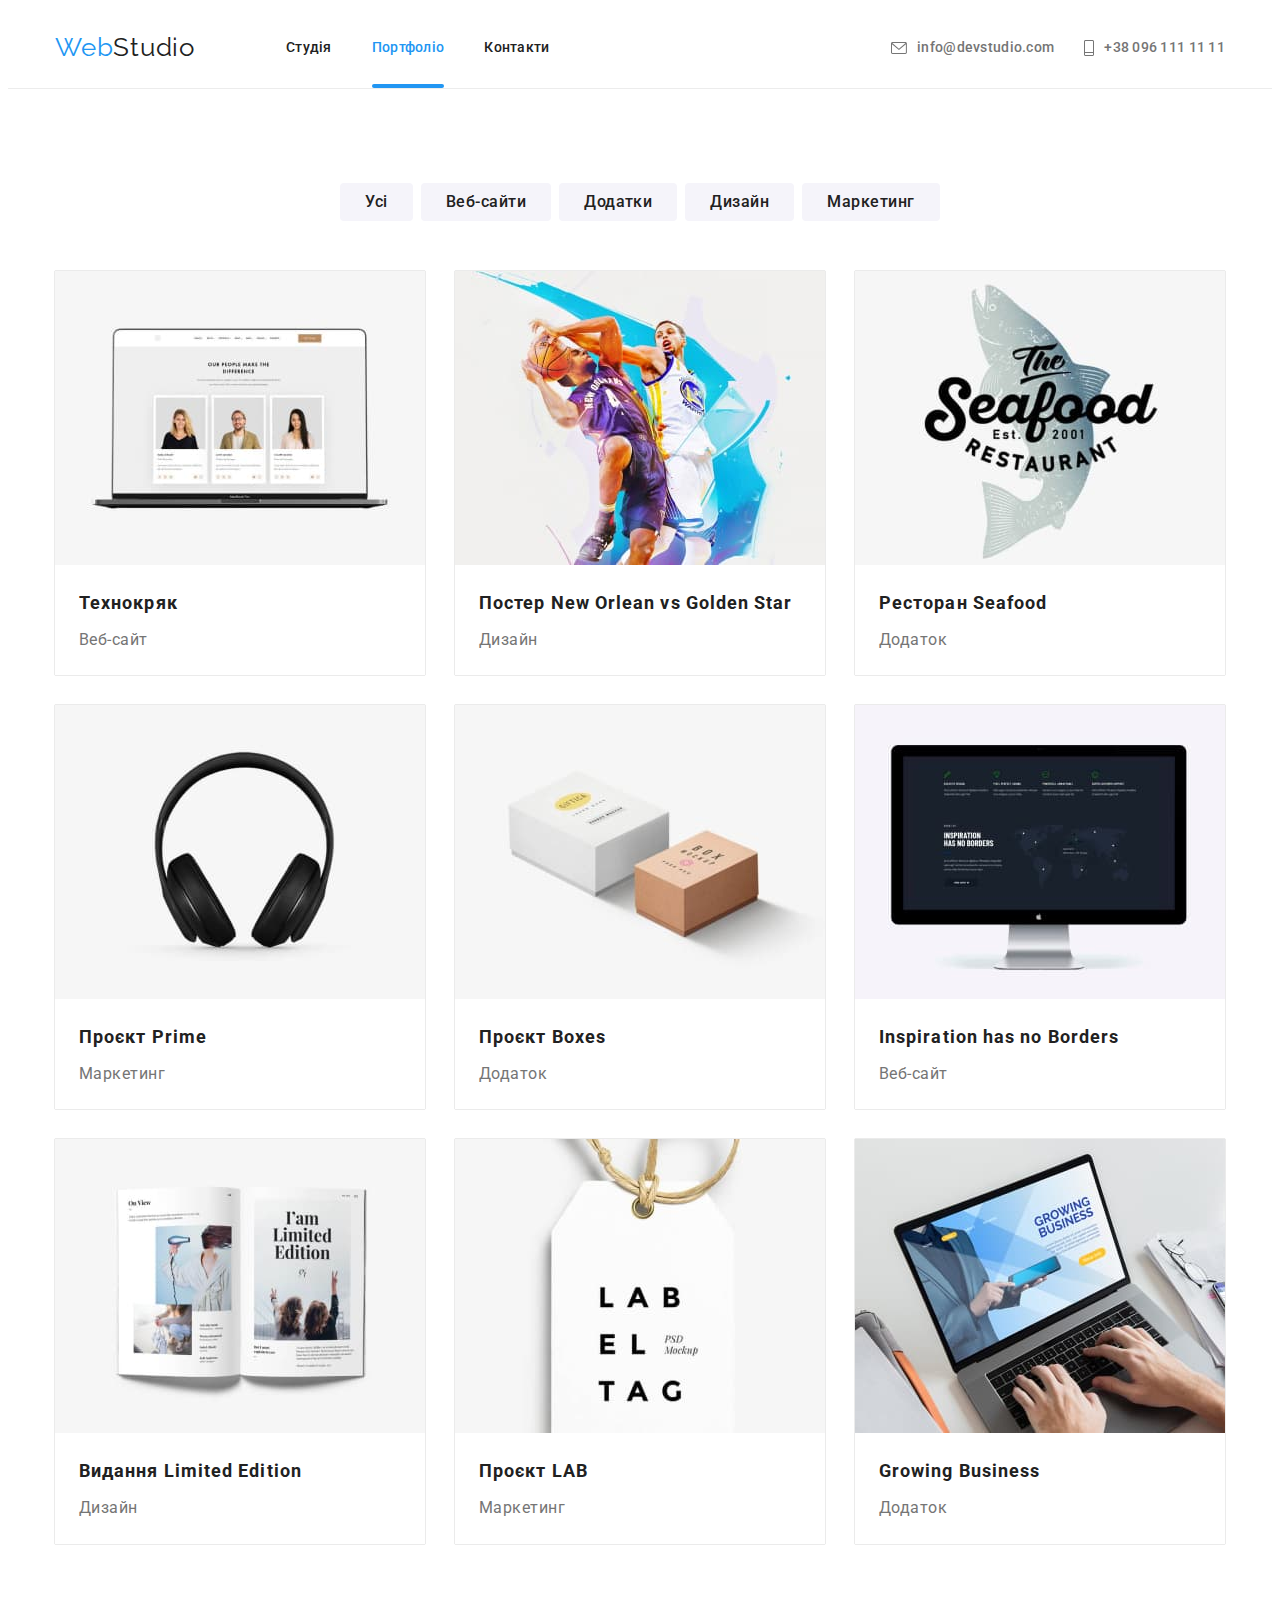
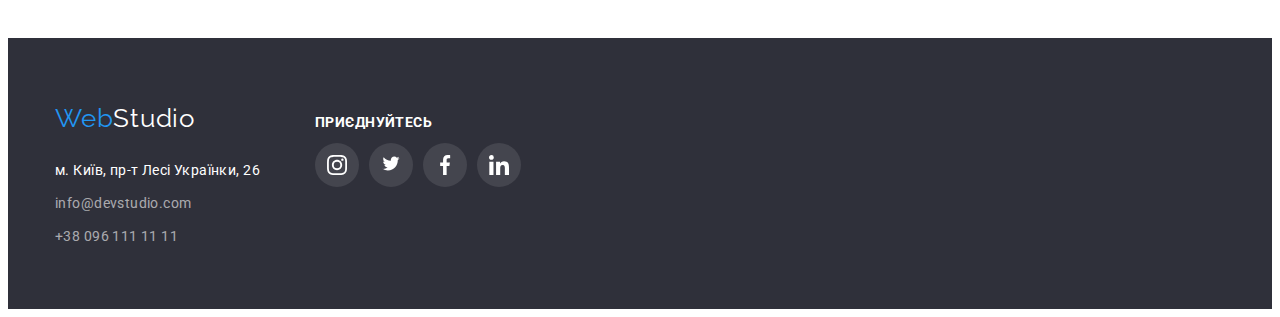
==== portfolio.html @ 1c724699 "Home work 6" ====
<!DOCTYPE html>
<html lang="uk">

<head>
    <meta charset="UTF-8">
    <meta http-equiv="X-UA-Compatible" content="IE=edge">
    <meta name="viewport" content="width=device-width, initial-scale=1.0">
    <title>WebStudio</title>
    <link rel="preconnect" href="https://fonts.googleapis.com">
    <link rel="preconnect" href="https://fonts.gstatic.com" crossorigin>
    <link
        href="https://fonts.googleapis.com/css2?family=Raleway:wght@700&family=Roboto:wght@400;500;700;900&display=swap"
        rel="stylesheet">
    <link rel="stylesheet" href="https://cdnjs.cloudflare.com/ajax/libs/modern-normalize/1.1.0/modern-normalize.min.css"
        integrity="sha512-wpPYUAdjBVSE4KJnH1VR1HeZfpl1ub8YT/NKx4PuQ5NmX2tKuGu6U/JRp5y+Y8XG2tV+wKQpNHVUX03MfMFn9Q=="
        crossorigin="anonymous" referrerpolicy="no-referrer" />
    <link rel="stylesheet" href="./css/styles.css">
</head>

<body>

    <header class="header">
        <div class="container header-content">
            <nav class="menu-link">
                <a href="index.html" class="logo"><span class="blue">Web</span>Studio</a>
                <ul class="head-list">
                    <li class="list-nav"><a href="index.html" class="link ">Студія</a></li>
                    <li class="list-nav"><a href="portfolio.html" class="link active">Портфоліо</a>
                    </li>
                    <li class="list-nav"><a href="" class="link">Контакти</a></li>
                </ul>
            </nav>

            <ul class="contacts">
                <li class="contacts-link">
                    <a href="mailto:info@devstudio.com" class="contact-link link">
                        <svg class="contact-icon envelope-contact">
                            <use href="./images/sprite.svg#icon-envelope" width="16px" height="12px"></use>
                        </svg><span>info@devstudio.com</span></a>
                </li>
                <li class="contacts-link">
                    <a href="tel:+380961111111" class="contact-link link">
                        <svg class="contact-icon phone-contact">
                            <use href="./images/sprite.svg#icon-mobile" width="10px" height="16px"></use>
                        </svg><span>+38 096 111 11 11</span></a>
                </li>
            </ul>
        </div>

    </header>



    <main>

        <section class="interest">
            <div class="container">
                <h1 class="hidden">Портфоліо</h1>
                <ul class="reset-list filter">
                    <li><button type="button" class="menu-button">Усі</button></li>
                    <li><button type="button" class="menu-button">Веб-сайти</button></li>
                    <li><button type="button" class="menu-button">Додатки</button></li>
                    <li><button type="button" class="menu-button">Дизайн</button></li>
                    <li><button type="button" class="menu-button">Маркетинг</button></li>
                </ul>

                <ul class="descr">

                    <li class="features">
                        <a class="card" href="">
                            <div class="card-text">
                                <img src="./images/card1squoosh.jpg" alt="технологія" width="370">
                                <p class="card-offers">
                                    Ресурс пропонує комплексні пропозиції з різним рівнем функціоналу та сервісів. Все
                                    це дозволить відвідувачу отримати
                                    вичерпні відомості про компанію чи приватну особу.
                                </p>
                            </div>
                            <div class="features-descr">
                                <h2 class="title">Технокряк</h2>
                                <p class="menu">Веб-сайт</p>
                            </div>
                        </a>
                    </li>
                    <li class="features"><a class="card" href="">
                            <div class="card-text">
                                <img class="card-img" src="./images/card2squoosh.jpg" alt="дизайн" width="370">
                                <p class="card-offers">
                                    Ресурс пропонує комплексні пропозиції з різним рівнем функціоналу та сервісів. Все
                                    це дозволить відвідувачу отримати
                                    вичерпні відомості про компанію чи приватну особу.
                                </p>
                            </div>
                            <div class="features-descr">
                                <h2 class="title">Постер New Orlean vs Golden Star</h2>
                                <p class="menu">Дизайн</p>

                            </div>

                        </a></li>
                    <li class="features"><a class="card" href="">
                            <div class="card-text">
                                <img src="./images/card3squoosh.jpg" alt="ресторан" width="370">
                                <p class="card-offers">
                                    Ресурс пропонує комплексні пропозиції з різним рівнем функціоналу та сервісів. Все
                                    це дозволить відвідувачу отримати
                                    вичерпні відомості про компанію чи приватну особу.
                                </p>

                            </div>

                            <div class="features-descr">
                                <h2 class="title">Ресторан Seafood</h2>
                                <p class="menu">Додаток</p>
                            </div>
                        </a></li>
                    <li class="features"><a class="card" href="">
                            <div class="card-text">
                                <img src="./images/card4squoosh.jpg" alt="маркетинг" width="370">
                                <p class="card-offers">
                                    Ресурс пропонує комплексні пропозиції з різним рівнем функціоналу та сервісів. Все
                                    це дозволить відвідувачу отримати
                                    вичерпні відомості про компанію чи приватну особу.
                                </p>
                            </div>

                            <div class="features-descr">
                                <h2 class="title">Проєкт Prime</h2>
                                <p class="menu">Маркетинг</p>
                            </div>
                        </a></li>
                    <li class="features"><a class="card" href="">
                            <div class="card-text">
                                <img src="./images/card5squoosh.jpg" alt="додаток" width="370">
                                <p class="card-offers">
                                    Ресурс пропонує комплексні пропозиції з різним рівнем функціоналу та сервісів. Все
                                    це дозволить відвідувачу отримати
                                    вичерпні відомості про компанію чи приватну особу.
                                </p>
                            </div>

                            <div class="features-descr">
                                <h2 class="title">Проєкт Boxes</h2>
                                <p class="menu">Додаток</p>
                            </div>
                        </a></li>
                    <li class="features"><a class="card" href="">
                            <div class="card-text">
                                <img src="./images/card6squoosh.jpg" alt="веб-сайт" width="370">
                                <p class="card-offers">
                                    Ресурс пропонує комплексні пропозиції з різним рівнем функціоналу та сервісів. Все
                                    це дозволить відвідувачу отримати
                                    вичерпні відомості про компанію чи приватну особу.
                                </p>
                            </div>

                            <div class="features-descr">
                                <h2 class="title">Inspiration has no Borders</h2>
                                <p class="menu">Веб-сайт</p>
                            </div>
                        </a></li>
                    <li class="features"><a class="card" href="">
                            <div class="card-text">
                                <img src="./images/card7squoosh.jpg" alt="дизайн" width="370">
                                <p class="card-offers">
                                    Ресурс пропонує комплексні пропозиції з різним рівнем функціоналу та сервісів. Все
                                    це дозволить відвідувачу отримати
                                    вичерпні відомості про компанію чи приватну особу.
                                </p>
                            </div>

                            <div class="features-descr">
                                <h2 class="title">Видання Limited Edition</h2>
                                <p class="menu">Дизайн</p>
                            </div>
                        </a></li>
                    <li class="features"><a class="card" href="">
                            <div class="card-text">
                                <img src="./images/card8squoosh.jpg" alt="Маркетинг" width="370">
                                <p class="card-offers">
                                    Ресурс пропонує комплексні пропозиції з різним рівнем функціоналу та сервісів. Все
                                    це дозволить відвідувачу отримати
                                    вичерпні відомості про компанію чи приватну особу.
                                </p>
                            </div>

                            <div class="features-descr">
                                <h2 class="title">Проєкт LAB</h2>
                                <p class="menu">Маркетинг</p>
                            </div>
                        </a></li>
                    <li class="features"><a class="card" href="">
                            <div class="card-text">
                                <img src="./images/card9squoosh.jpg" alt="Додаток" width="370">
                                <p class="card-offers">
                                    Ресурс пропонує комплексні пропозиції з різним рівнем функціоналу та сервісів. Все
                                    це дозволить відвідувачу отримати
                                    вичерпні відомості про компанію чи приватну особу.
                                </p>
                            </div>

                            <div class="features-descr">
                                <h2 class="title">Growing Business</h2>
                                <p class="menu">Додаток</p>
                            </div>
                        </a></li>
                </ul>
            </div>
        </section>
    </main>

    <footer class="footer">
        <div class="container footer-wrapper">
            <div class="footer-option">
                <a href="index.html" class="logo-footer"><span class="blue">Web</span>Studio</a>
                <address>

                    <ul class="footer-list">
                        <li class="footer-list-item">
                            <a href="https://www.google.com/maps/place/%D0%9B%D0%B5%D1%81%D0%B8+%D0%A3%D0%BA%D1%80%D0%B0%D0%B8%D0%BD%D0%BA%D0%B8+7/@50.4340225,30.5316546,17z/data=!3m1!4b1!4m5!3m4!1s0x40d4cfd612e83011:0x87edecf81f4151b6!8m2!3d50.4340225!4d30.5316546"
                                class="footer-list">м.
                                Київ, пр-т Лесі Українки, 26</a>
                        </li>
                        <li class="footer-list-item">
                            <a href="mailto:info@devstudio.com" class="footer-nav">info@devstudio.com</a>
                        </li>
                        <li class="footer-list-item">
                            <a href="tel:+380961111111" class="footer-nav">+38 096 111 11 11</a>
                        </li>
                    </ul>
                </address>
            </div>
            <div class="footer-apps">
                <p class="enjoy">приєднуйтесь</p>
                <ul class="reset-list footer-list-nav">

                    <li>
                        <a href="" class="apps social-apps">
                            <svg class="team-application">
                                <use href="./images/sprite.svg#icon-instagram" width="20px" height="20px"></use>
                            </svg>
                        </a>
                    </li>
                    <li>
                        <a href="" class="apps social-apps">
                            <svg class="team-application">
                                <use href="./images/sprite.svg#icon-twitter" width="20" height="17"></use>
                            </svg>
                        </a>
                    </li>
                    <li>
                        <a href="" class="apps social-apps">
                            <svg class="team-application">
                                <use href="./images/sprite.svg#icon-facebook" width="20px" height="20"></use>
                            </svg>
                        </a>
                    </li>
                    <li>
                        <a href="" class="apps social-apps">
                            <svg class="team-application">
                                <use href="./images/sprite.svg#icon-linkedin" width="20" height="20"></use>
                            </svg>
                        </a>
                    </li>
                </ul>
            </div>

        </div>

    </footer>
</body>

</html>
---- css/styles.css ----
html {
  box-sizing: border-box;
}

*,
*::before,
*::after {
  box-sizing: inherit;
}

:root {
  --title-text-color: #212121;
  --main-color-text: #757575;
  --secondary-color-text: #2196F3;
  --body-color-basic: #FFFFFF;
  --button-background: rgba(245, 244, 250, 1);
  --icon-color: rgba(175, 177, 184, 1);
}

body {
  font-family: 'Roboto', sans-serif;
  background-color: var(--body-color-basic);
  color: var(--title-text-color);
  font-size: 14px;

}

.hidden {
  visibility: hidden;
  overflow: hidden;
  height: 0;
  margin: 0;
}

.reset-list {
  margin: 0;
  padding: 0;
}

.reset-list li {
  list-style: none;
}

.interest {
  padding-top: 94px;
  padding-bottom: 94px;
}

.container {
  box-sizing: border-box;
  width: 1200px;
  padding: 0 15px;
  margin: 0 auto;
}

/* head */
.header {
  border-bottom: 1px solid rgba(236, 236, 236, 1);
}

.header-content {
  display: flex;
  justify-content: space-between;
  align-items: center;
}

.menu-link {
  display: flex;
  justify-content: space-between;
  align-items: center;
}

.logo {
  font-family: 'Raleway', sans-serif;
  font-size: 26px;
  line-height: 1.6;
  margin-right: 91px;
  text-decoration: none;
  color: var(--title-text-color);
  letter-spacing: 0.03em;

}

.logo .blue {
  color: var(--secondary-color-text);
}

.white {
  color: var(--body-color-basic);
}

.head-list {
  padding: 0;
  margin: 0;
  align-items: center;
  display: flex;
  letter-spacing: 0.02em;
  list-style: none;
}

.list-nav {
  padding-top: 30px;
  padding-bottom: 30px;
  margin-right: 40px;


}

.list-nav:last-child {
  margin: 0;
}

.link {
  position: relative;
  font-weight: 500;
  line-height: 1.4;
  text-decoration: none;
  color: var(--title-text-color);
  letter-spacing: 0.02em;
  transition-duration: 250ms;
  transition-property: color;
  transition-timing-function: cubic-bezier(0.4, 0, 0.2, 1);


}

.contacts .link {
  color: var(--main-color-text);
}

.link:hover,
.link:focus,
.link.active {
  color: var(--secondary-color-text);

}

.link.active::after {
  content: '';
  position: absolute;
  left: 0;
  bottom: -33px;

  display: block;
  width: 100%;
  height: 4px;
  border-radius: 2px;
  background-color: var(--secondary-color-text);

}



.contacts {
  display: flex;
  list-style-type: none;
  margin: 0;
  padding: 0;
}



.contacts-link {

  margin-right: 30px;

}

.contact-link {
  display: flex;
  gap: 10px;
  align-items: center;
  transition-duration: 250ms;
  transition-property: color, fill;
  transition-timing-function: cubic-bezier(0.4, 0, 0.2, 1);
}


.contact-link:hover .contact-icon,
.contact-link:focus .contact-icon {
  fill: var(--secondary-color-text);

}

.phone-contact {
  width: 10px;
  height: 16px;
}

.envelope-contact {
  width: 16px;
  height: 12px;
}

.contact-icon {
  fill: var(--main-color-text);
}


.contacts li:last-child {
  margin-right: 0;
}


/* main studio */

/* choose */
.hero {
  background-color: #2F303A;
  text-align: center;
  padding-top: 200px;
  padding-bottom: 200px;
  background-image: linear-gradient(rgba(47, 48, 58, 0.4), rgba(47, 48, 58, 0.4)), url(../images/bg.png);
  background-position: center;
  background-repeat: no-repeat;
  max-width: 1600px;
  margin: 0 auto;
}

.hero-title {
  margin: 0 auto 30px auto;
  width: 696px;
  color: var(--body-color-basic);
  font-weight: 900;
  font-size: 44px;
  line-height: 1.36;
  text-transform: uppercase;
  text-align: center;
  letter-spacing: 0.06em;
}

.service {
  width: 216px;
  height: 50px;
  border: none;
  background: var(--secondary-color-text);
  box-shadow: 0px 4px 4px rgba(0, 0, 0, 0.15);
  border-radius: 4px;
  font-weight: 700;
  font-size: 16px;
  line-height: 1.9;
  text-align: center;
  color: var(--body-color-basic);
  cursor: pointer;
  letter-spacing: 0.06em;
}

/* <!-- Чим ми займаємося --> */
.work-section {
  padding: 94px 0 0 0;
}

.work {
  display: flex;
  gap: 30px;
  margin: 0;
  padding: 0;
  justify-content: space-between;
  line-height: 1.2;
  color: var(--title-text-color);
  list-style: none;
}


.work-title {
  line-height: 1.15;
  text-transform: uppercase;
  letter-spacing: 0.03em;
  padding: 0;
  margin: 0;
}


.work-text {
  line-height: 1.71;
  color: var(--main-color-text);
  letter-spacing: 0.03em;
  padding: 0;
  margin: 10px 0 0 0;
}

.work-preview {

  display: flex;
  justify-content: center;
  align-items: center;
  text-align: center;
  margin-bottom: 30px;
  border-radius: 4px;
  min-height: 120px;
  background-color: var(--button-background);
}



.examples-text {
  position: absolute;
  background-color: rgba(47, 48, 58, 0.8);
  width: 100%;


}


.work-icon {
  width: 70px;
  height: 70px;
}

/* Приклади */
.examples-title {
  padding: 0;
  margin: 0 0 50px 0;
  font-size: 36px;
  Line-height: 1.2;
  letter-spacing: 0.03em;
  text-align: center;
  color: var(--title-text-color);
  letter-spacing: 0.03em;
}

img {
  display: block;
}

.examples-list {
  display: flex;
  justify-content: space-between;
  list-style-type: none;
  margin: 0;
  padding: 0;
}

.examples-list-li {
  position: relative;
}

.examples-text {
  position: absolute;
  display: flex;
  justify-content: center;
  align-items: center;
  bottom: 0;
  left: 0;
  margin: 0;
  width: 100%;
  height: 70px;
  font-weight: 700;
  letter-spacing: 0.03em;
  text-transform: uppercase;
  background-color: rgba(47, 48, 58, 0.8);

  color: var(--body-color-basic);
}

.examples-list li:last-child {
  margin-right: 0;
}

/* < !-- Наша команда --> */
.section-title {
  margin: 0 0 50px 0;
  font-size: 36px;
  line-height: 1.2;
  text-align: center;
  letter-spacing: 0.03em;
}

.our-team {

  background-color: rgba(245, 244, 250, 1);
}

.best-team {
  display: flex;
  padding: 0;
  margin: 0;
  font-size: 36px;
  line-height: 1.2;
  color: var(--title-text-color);
  list-style-type: none;
  letter-spacing: 0.03em;
}


.best-team-item {
  margin-right: 30px;
  background-color: var(--body-color-basic);
  border-radius: 4px;
  box-shadow: 0px 2px 1px 0px rgba(0, 0, 0, 0.2);

}

.team-application {
  fill: var(--icon-color);
  width: 20px;
  height: 20px;
}

.apps.social-apps .team-application {
  fill: var(--body-color-basic);
}

.apps {
  display: flex;
  justify-content: center;
  align-items: center;
  text-decoration: none;
  width: 44px;
  height: 44px;
  border-radius: 50%;
  background-color: rgba(255, 255, 255, 0.1);
  margin-right: 10px;
  transition-duration: 250ms;
  transition-property: background-color;
  transition-timing-function: cubic-bezier(0.4, 0, 0.2, 1);

}

.apps:last-child {
  margin-right: 0;
}

.apps:hover,
.apps:focus {
  background-color: var(--secondary-color-text);
}

.apps:hover .team-application,
.apps:focus .team-application {
  fill: var(--body-color-basic);
}



.team-device {
  display: flex;
  justify-content: space-between;
  margin-top: 16px;
}

.best-team-item:last-child {
  margin-right: 0;
}

.best-team-descr {
  padding: 30px;
}

.name {
  font-weight: 500;
  margin: 0 0 10px 0;
  font-size: 16px;
  line-height: 1.2;
  letter-spacing: 0.03em;
  text-align: center;
}

.profession {
  color: var(--icon-color);
  margin: 0;
  font-size: 16px;
  line-height: 1.2;
  text-align: center;
  letter-spacing: 0.03em;
}

/* заголовок */
.clients-regular {
  margin: 0 0 50px 0;
  padding: 0;
  text-align: center;
  font-size: 36px;
  line-height: 1.16;
  letter-spacing: 0.03em;
}

.clients {
  padding: 94px 0;
}

.clients-list {
  display: flex;
}

.clients-picture {
  display: flex;
  margin: 0;
  justify-content: space-between;
  align-items: center;

  list-style: none;
  padding: 0;
}

.clients-company {
  display: flex;
  justify-content: center;
  align-items: center;
  width: 172px;
  height: 92px;
  border: 1px solid var(--icon-color);
  border-radius: 4px;
  transition-duration: 250ms;
  transition-property: bordrer-color, fill;
  transition-timing-function: cubic-bezier(0.4, 0, 0.2, 1);


}

.clients-descr {
  display: flex;
}

.clients-name {
  width: 106px;
  height: 60px;
  fill: var(--icon-color);
}

.clients-company:hover .clients-name,
.clients-company:focus .clients-name {
  fill: var(--secondary-color-text);
}

.clients-picture {
  display: flex;
}


/* portfolio */


.filter {
  display: flex;
  gap: 8px;
  justify-content: center;
  margin-bottom: 50px;
}

.menu-button {
  background-color: var(--button-background);
  font-weight: 500;
  font-size: 16px;
  line-height: 1.6;
  color: var(--title-text-color);
  border-radius: 4px;
  border: none;
  font-family: inherit;
  letter-spacing: 0.03em;
  padding: 6px 25px;
  height: 38px;
  border-radius: 4px;
  transition-duration: 250ms;
  transition-property: color, background-color, box-shadow;
  transition-timing-function: cubic-bezier(0.4, 0, 0.2, 1);

}


.menu-button:hover,
.menu-button:focus {
  background-color: var(--secondary-color-text);
  color: rgba(245, 244, 250, 1);
  cursor: pointer;
  box-shadow: 0px 2px 2px 0px rgba(0, 0, 0, 0.12);

}


.descr {
  display: flex;
  flex-wrap: wrap;
  gap: 30px;
  padding: 0;
  margin: 0;
  list-style-type: none;
  text-decoration: none;
}


.features-descr {
  padding: 20px 24px;
}

.title {
  margin: 0 0 4px 0;
  font-size: 18px;
  line-height: 2;
  letter-spacing: 2px;
  color: var(--title-text-color);
  text-decoration: none;
  letter-spacing: 0.06em;
}


.card {
  display: block;
  box-shadow: 0 0 1px #888;
  text-decoration: none;


}

.card:hover {
  box-shadow: 1px 4px 6px 0px rgba(0, 0, 0, 0.16),
    0px 4px 4px 0px rgba(0, 0, 0, 0.06),
    0px 1px 1px 0px rgba(0, 0, 0, 0.12);
}

.card-text {
  position: relative;
  overflow: hidden;
}

.card-img {
  margin: 0;
  display: block;
}

.card-offers {
  position: absolute;
  height: 100%;
  width: 100%;
  margin: 0;
  padding: 0 24px;
  top: 0;
  left: 0;
  font-size: 18px;
  line-height: 1.5;

  background-color: var(--secondary-color-text);
  color: var(--body-color-basic);
  display: flex;
  justify-content: center;
  align-items: center;

  transition-duration: 250ms;
  transition-property: transform;
  transition-timing-function: cubic-bezier(0.4, 0, 0.2, 1);
  transform: translateY(101%);
}

.card:hover .card-offers,
.card:focus .card-offers {
  transform: translateY(0);
}

.menu {
  margin: 0;
  font-size: 16px;
  line-height: 1.9;
  color: var(--main-color-text);
  letter-spacing: 0.03em;
}

/* footer */

.footer {
  padding-top: 60px;
  padding-bottom: 60px;
  background-color: #2F303A;
}

.logo-footer {
  font-family: 'Raleway', sans-serif;
  font-size: 26px;
  line-height: 1.6;
  text-decoration: none;
  color: var(--body-color-basic);
  letter-spacing: 0.03em;
}

.logo-footer .blue {
  color: var(--secondary-color-text);
}

.footer-list {
  padding: 0;
  margin: 20px 0 0 0;
  line-height: 1.7;
  color: var(--body-color-basic);
  text-decoration: none;
  list-style: none;
  font-style: normal;
  letter-spacing: 0.03em;
}

.footer-list-item {
  margin-bottom: 9px;
}

.footer-list-item:last-child {
  margin-bottom: 0;
}

.footer-nav {
  line-height: 1.7;
  color: rgba(255, 255, 255, 0.6);
  text-decoration: none;
  font-style: normal;
  Letter-spacing: 0.03em;
  transition-duration: 250ms;
  transition-property: color;
  transition-timing-function: cubic-bezier(0.4, 0, 0.2, 1);

}

.footer-wrapper {
  display: flex;
  align-items: baseline;
}

.footer-option {

  width: 230px;
  margin: 0;
  padding: 0;
}



.footer-apps {
  margin: 12px 0 0 30px;
  padding: 0;
}

.enjoy {
  margin: 0 0 20px 0;
  font-weight: 700;
  font-size: 14px;
  line-height: 1.14px;
  letter-spacing: 0.03em;
  text-transform: uppercase;
  color: rgba(255, 255, 255, 1);

}

.footer-list-nav {
  gap: 10px;
  display: flex;
  justify-content: space-between;
  align-items: center;
}



.footer-nav:hover,
.footer-nav:focus {
  color: var(--secondary-color-text);

}

/* модальне вікно */


.is-hidden {
  visibility: hidden;
  opacity: 0;
  pointer-events: none;

}

.is-hidden .modal {
  scale: 0;
}

.backdrop {
  position: fixed;
  top: 0;
  left: 0;
  width: 100%;
  height: 100%;
  background-color: rgba(0, 0, 0, 0.2);

  transition-duration: 250ms;
  transition-property: opacity, visibility;
  transition-timing-function: cubic-bezier(0.4, 0, 0.2, 1);




}

.modal {
  width: 528px;
  height: 581px;
  background-color: var(--body-color-basic);

  top: 0;
  left: 0;
  right: 0;
  bottom: 0;
  margin: auto;
  padding: 40px;
  position: absolute;
  transition-duration: 250ms;
  transition-property: scale;
  transition-timing-function: cubic-bezier(0.4, 0, 0.2, 1);

}

.close-btn-modal {
  width: 30px;
  height: 30px;
  display: flex;
  position: absolute;
  justify-content: center;
  align-items: center;
  border: 1px solid rgba(0, 0, 0, 0.1);
  border-radius: 50%;
  cursor: pointer;
  top: 8px;
  right: 8px;
  background-color: rgb(255, 255, 255);
}

.close-btn-modal:hover,
.close-btn-modal:focus {
  fill: var(--secondary-color-text);
}

.btn-modal {
  width: 12px;
  height: 12px;

}




.form-title {
  margin: 0;
  font-weight: 700;
  font-size: 20px;
  line-height: 1.8;
  text-align: center;
  color: black;
  letter-spacing: 0.03em;


}

.form {
  font-size: 12px;
  line-height: 1.5;
  /* margin: 40px; */
}

.form-label {
  display: block;
  margin: 12px auto 4px;
  color: rgba(117, 117, 117, 1);

}

.form-input {
  border: 1px solid rgba(33, 33, 33, 0.2);
  outline: transparent;
  padding-left: 42px;
  border-radius: 4px;
  height: 40px;
  width: 100%;
  margin: 0;
  z-index: 2;
  background-color: transparent;
}

.modal-wrap {
  position: relative;
  display: flex;
  align-items: center;
}

.modal-icon {
  position: absolute;
  left: 15px;
  width: 18px;
  height: 18px;
  fill: rgba(33, 33, 33, 1);
  z-index: 1;
}

#comment {
  margin: 0;
  padding: 0;
  padding: 12px 16px;
  resize: none;
  width: 448px;
  height: 120px;
}

.form-input:hover,
.form-input:focus {
  cursor: pointer;
  border: 1px solid var(--secondary-color-text);
  transition-property: border;
  transition-duration: 250ms;
  transition-timing-function: cubic-bezier(0.4, 0, 0.2, 1);
}

.form-input:hover+.modal-icon,
.form-input:focus+.modal-icon {
  fill: var(--secondary-color-text);
}

.form-btn {
  display: block;
  font-weight: 700;
  font-size: 16px;
  line-height: 1, 87;
  letter-spacing: 0.06em;
  color: var(--body-color-basic);
  background-color: var(--secondary-color-text);
  border: 0;
  padding: 0;
  width: 200px;
  height: 50px;
  margin: 0 auto;
}


.modal-chekbox-item {
  margin-top: 13px;
}

.modal-checkbox-label {
  line-height: 1.7;
  letter-spacing: 0.03em;
  color: rgba(117, 117, 117, 1);
}




.footer-form-filing {
  display: block;
  margin-left: 93px;
  padding: 0;
}

.footer-input-item {
  margin: 0 0 20px 0;
  font-weight: 700;
  font-size: 14px;
  line-height: 1.14px;
  letter-spacing: 0.03em;
  text-transform: uppercase;
  color: rgba(255, 255, 255, 1);
}

.footer-form {
  padding: 0;
}

.footer-input {
  padding-left: 16px;
  width: 358px;
  height: 50px;
  border: none;
  background-color: #2F303A;
  border: 1px solid rgba(255, 255, 255, 0.6);
  border-radius: 4px;
}

.footer-input::placeholder {
  color: rgba(255, 255, 255, 0.6);
  padding-left: 16px;

}


.footer-input-btn {

  width: 200px;
  height: 50px;
  margin: 10px;
  padding: 10px 28px;
  line-height: 1, 9;
  letter-spacing: 0.06em;
  color: white;

  background-color: var(--secondary-color-text);
  border: transparent;
  border-radius: 4px;
  box-shadow: 0px 4px 4px rgba(0, 0, 0, 0.15);
  transition: 250ms bacground-color cubic-bezier(0.4, 0, 0.2, 1);
}


.footer-input-text {

  font-weight: 700;
  font-size: 16px;
  line-height: 1.87;
  letter-spacing: 0.06em;
  text-align: center;
  color: var(--body-color-basic);
}

.footer-icon-input {
  vertical-align: bottom;
  margin-left: 10px;
  fill: var(--body-color-basic);
  width: 24px;
  height: 24px;
}


/* чекбокс! */
.checkbox-input {
  position: absolute;
  opacity: 0;
  z-index: -1;
}

.costom-checkbox {
  position: relative;
  display: flex;
  justify-content: center;
  width: 16px;
  height: 15px;
  align-items: center;
  border-radius: 2px;
  border: 2px solid var(--title-text-color);

}

.modal-checkbox {
  display: flex;
  align-items: center;
  gap: 7px;
  margin-left: 14px;
}




.modal-checkbox .modal-checkbox-signature {
  color: var(--secondary-color-text);
  margin: 0;
  line-height: calc(24/14);
  letter-spacing: 0.03em;
}


.modal-checkbox .modal-checkbox-signature {
  color: var(--secondary-color-text);
}

.checkbox-icon {
  opacity: 0;

}

.checkbox-input:checked+.modal-checkbox .costom-checkbox {
  background-color: var(--secondary-color-text);
  border-color: var(--secondary-color-text);
}

.checkbox-input:checked+.modal-checkbox .costom-checkbox .checkbox-icon {
  opacity: 1;
}
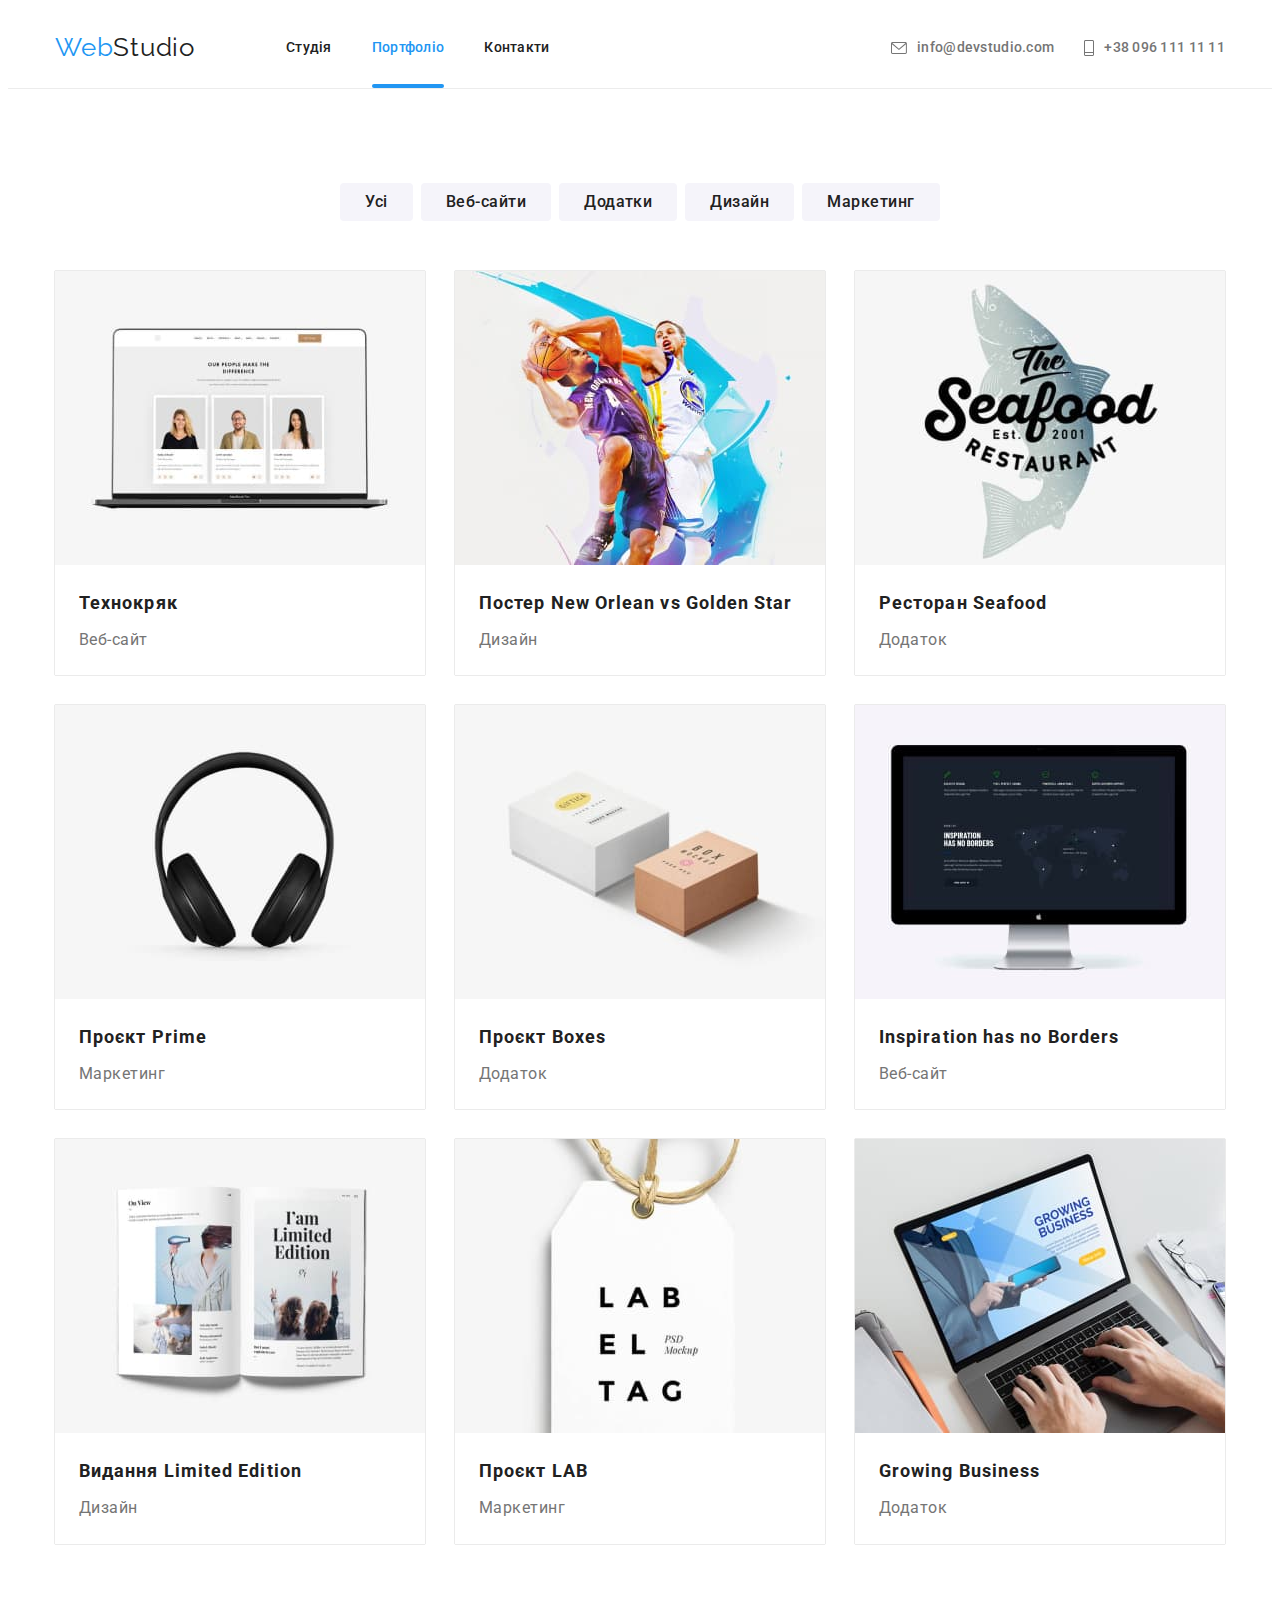
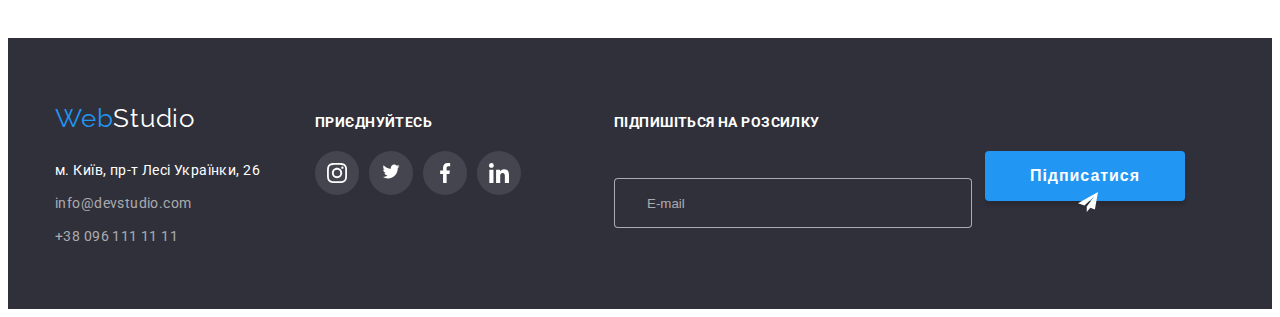
==== commit 0e0b7da9: "Виправлення" ====
--- a/portfolio.html
+++ b/portfolio.html
@@ -265,6 +265,21 @@
                 </ul>
             </div>
 
+
+            <div class="footer-form-filing">
+                <p class="footer-input-item">Підпишіться на розсилку</p>
+                <form class="footer-form">
+
+
+                    <label class="footer-label" for="email"></label>
+                    <input class="footer-input" type="email" name="email" id="email" placeholder="E-mail">
+                    <button class="footer-input-btn" type="submit"><span class="footer-input-text">Підписатися</span>
+                        <svg class="footer-icon-input">
+                            <use href="./images/sprite.svg#icon-icon-send" width="20" height="20">
+                            </use>
+                        </svg></button>
+                </form>
+            </div>
         </div>
 
     </footer>
--- a/css/styles.css
+++ b/css/styles.css
@@ -729,7 +729,7 @@
   margin: 0 0 20px 0;
   font-weight: 700;
   font-size: 14px;
-  line-height: 1.14px;
+  line-height: 1.14;
   letter-spacing: 0.03em;
   text-transform: uppercase;
   color: rgba(255, 255, 255, 1);
@@ -833,7 +833,7 @@
   margin: 0;
   font-weight: 700;
   font-size: 20px;
-  line-height: 1.8;
+  line-height: calc(23 / 20);
   text-align: center;
   color: black;
   letter-spacing: 0.03em;
@@ -855,6 +855,8 @@
 }
 
 .form-input {
+
+  display: block;
   border: 1px solid rgba(33, 33, 33, 0.2);
   outline: transparent;
   padding-left: 42px;
@@ -883,7 +885,6 @@
 
 #comment {
   margin: 0;
-  padding: 0;
   padding: 12px 16px;
   resize: none;
   width: 448px;
@@ -943,7 +944,7 @@
   margin: 0 0 20px 0;
   font-weight: 700;
   font-size: 14px;
-  line-height: 1.14px;
+  line-height: 1.14;
   letter-spacing: 0.03em;
   text-transform: uppercase;
   color: rgba(255, 255, 255, 1);
@@ -974,9 +975,9 @@
 
   width: 200px;
   height: 50px;
-  margin: 10px;
+  margin: 0 10px;
   padding: 10px 28px;
-  line-height: 1, 9;
+  line-height: 1.9;
   letter-spacing: 0.06em;
   color: white;
 
@@ -1030,6 +1031,8 @@
   display: flex;
   align-items: center;
   gap: 7px;
+  margin-top: 25px;
+  margin-bottom: 30px;
   margin-left: 14px;
 }
 
